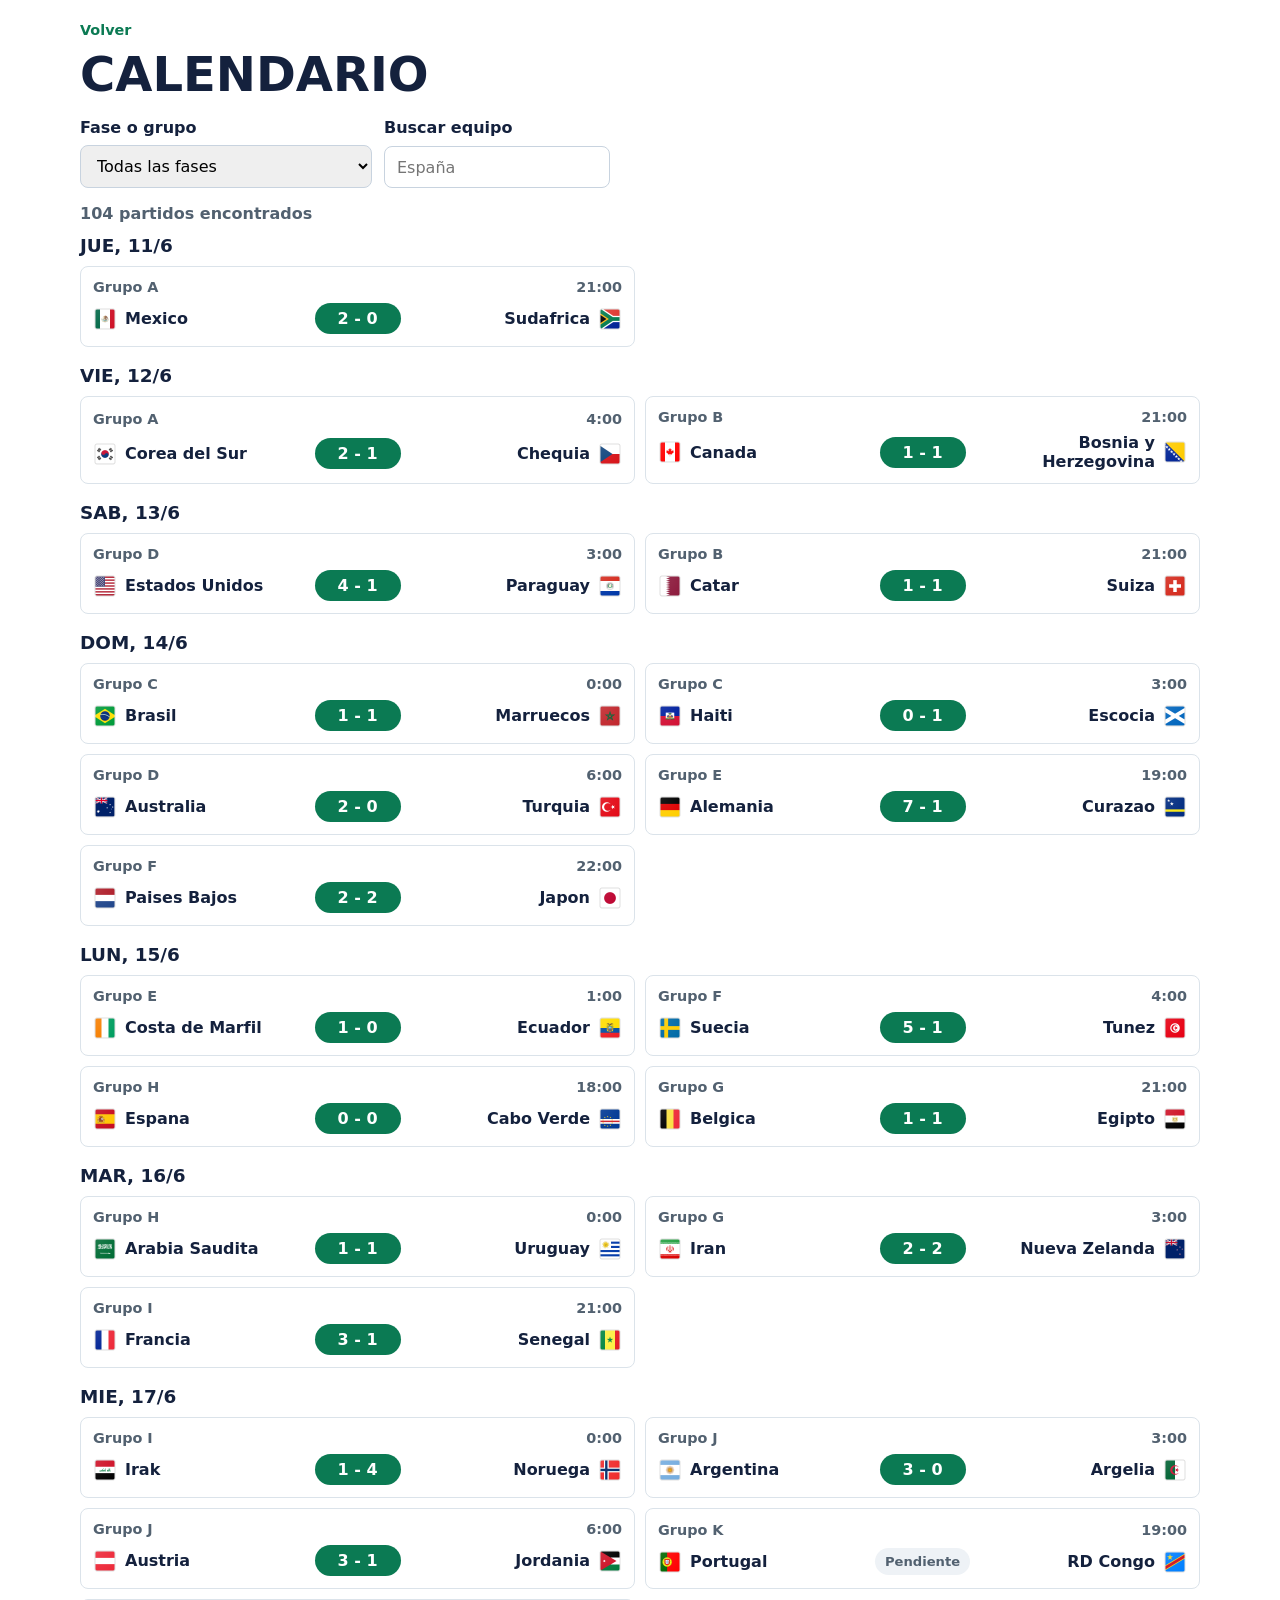
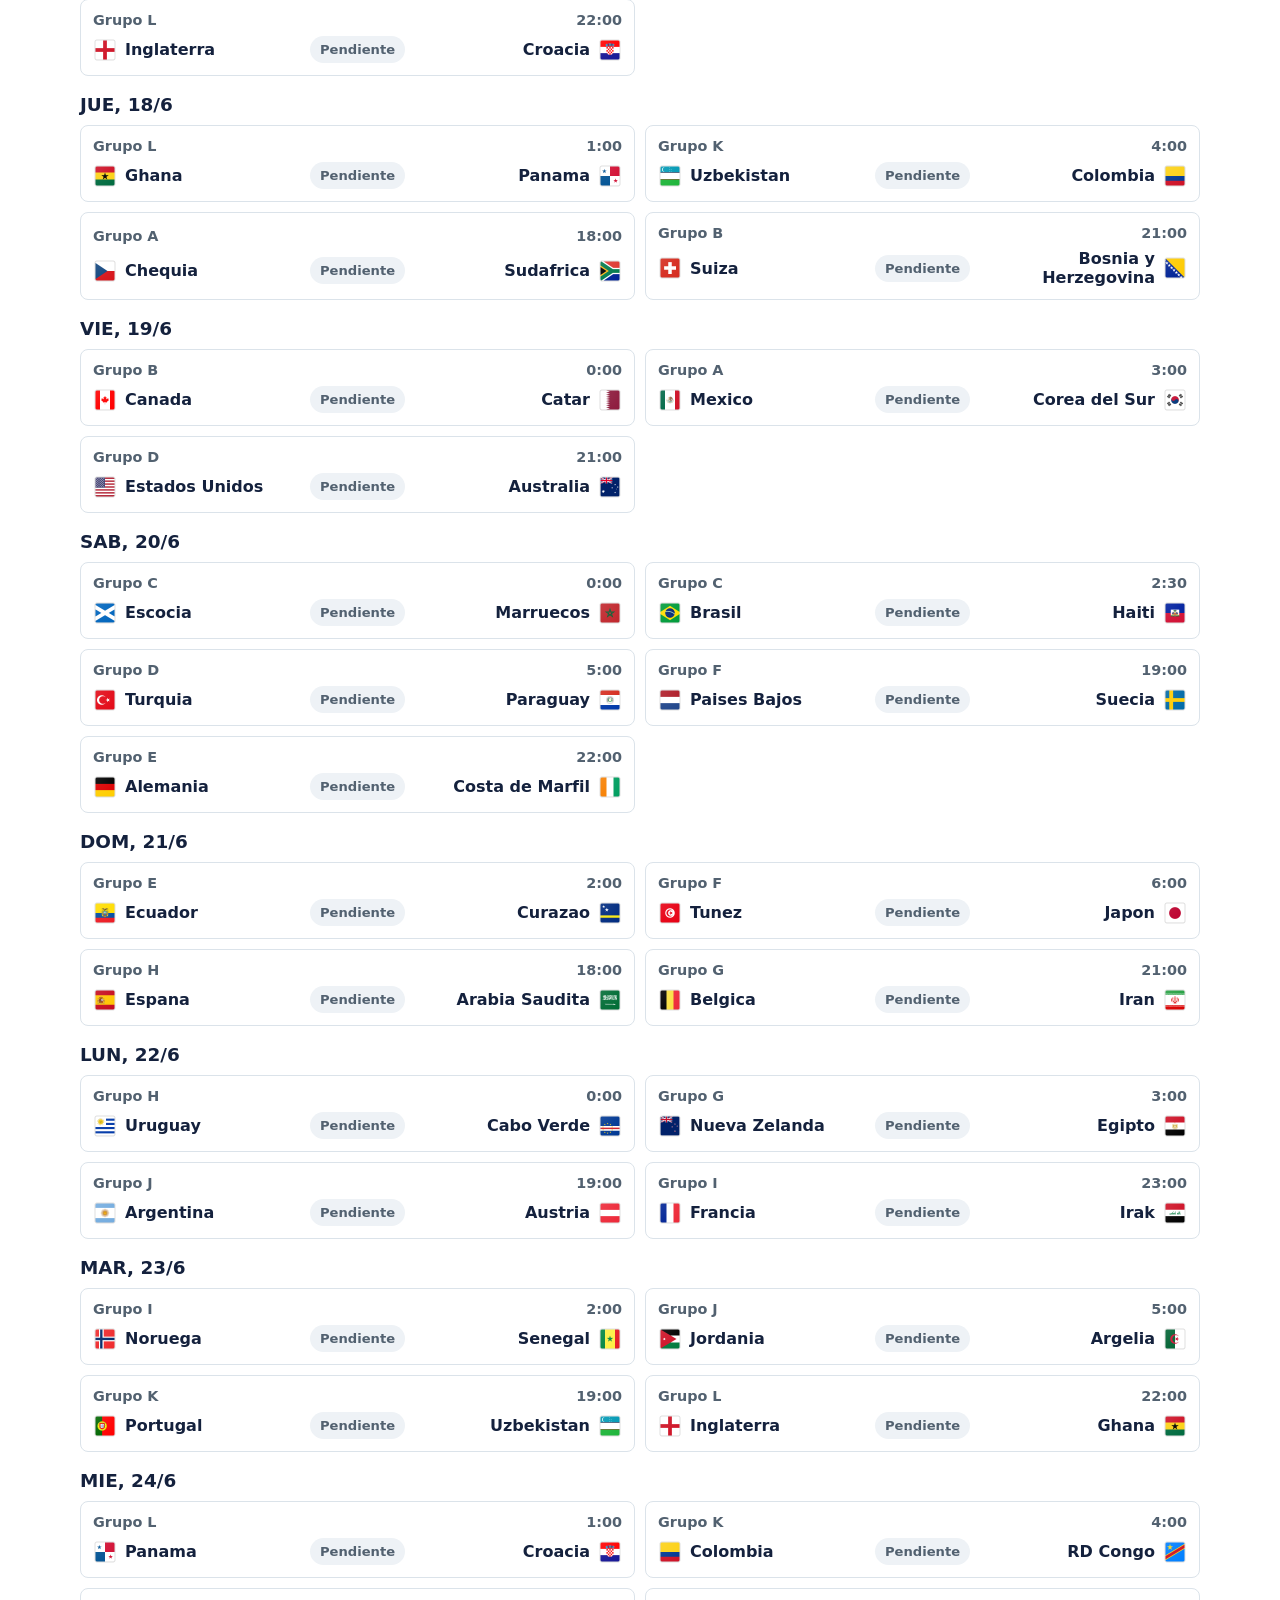
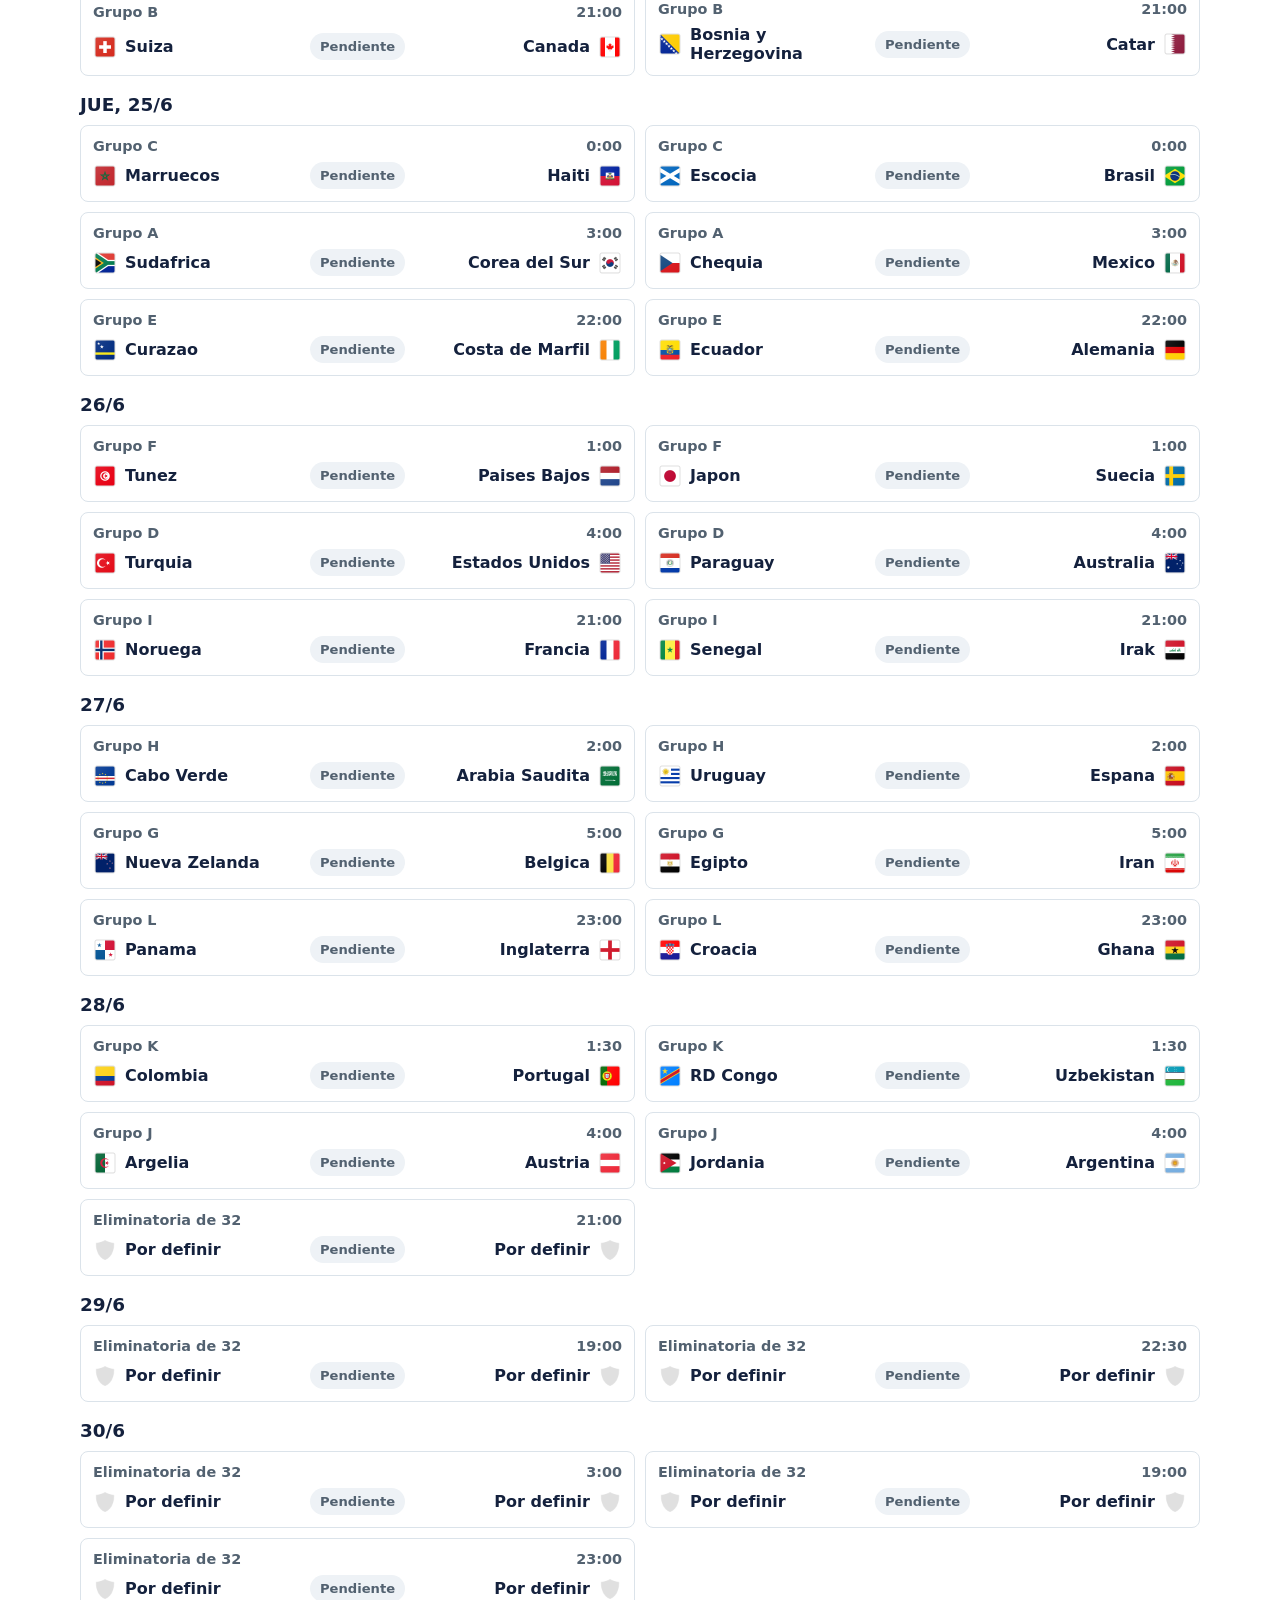
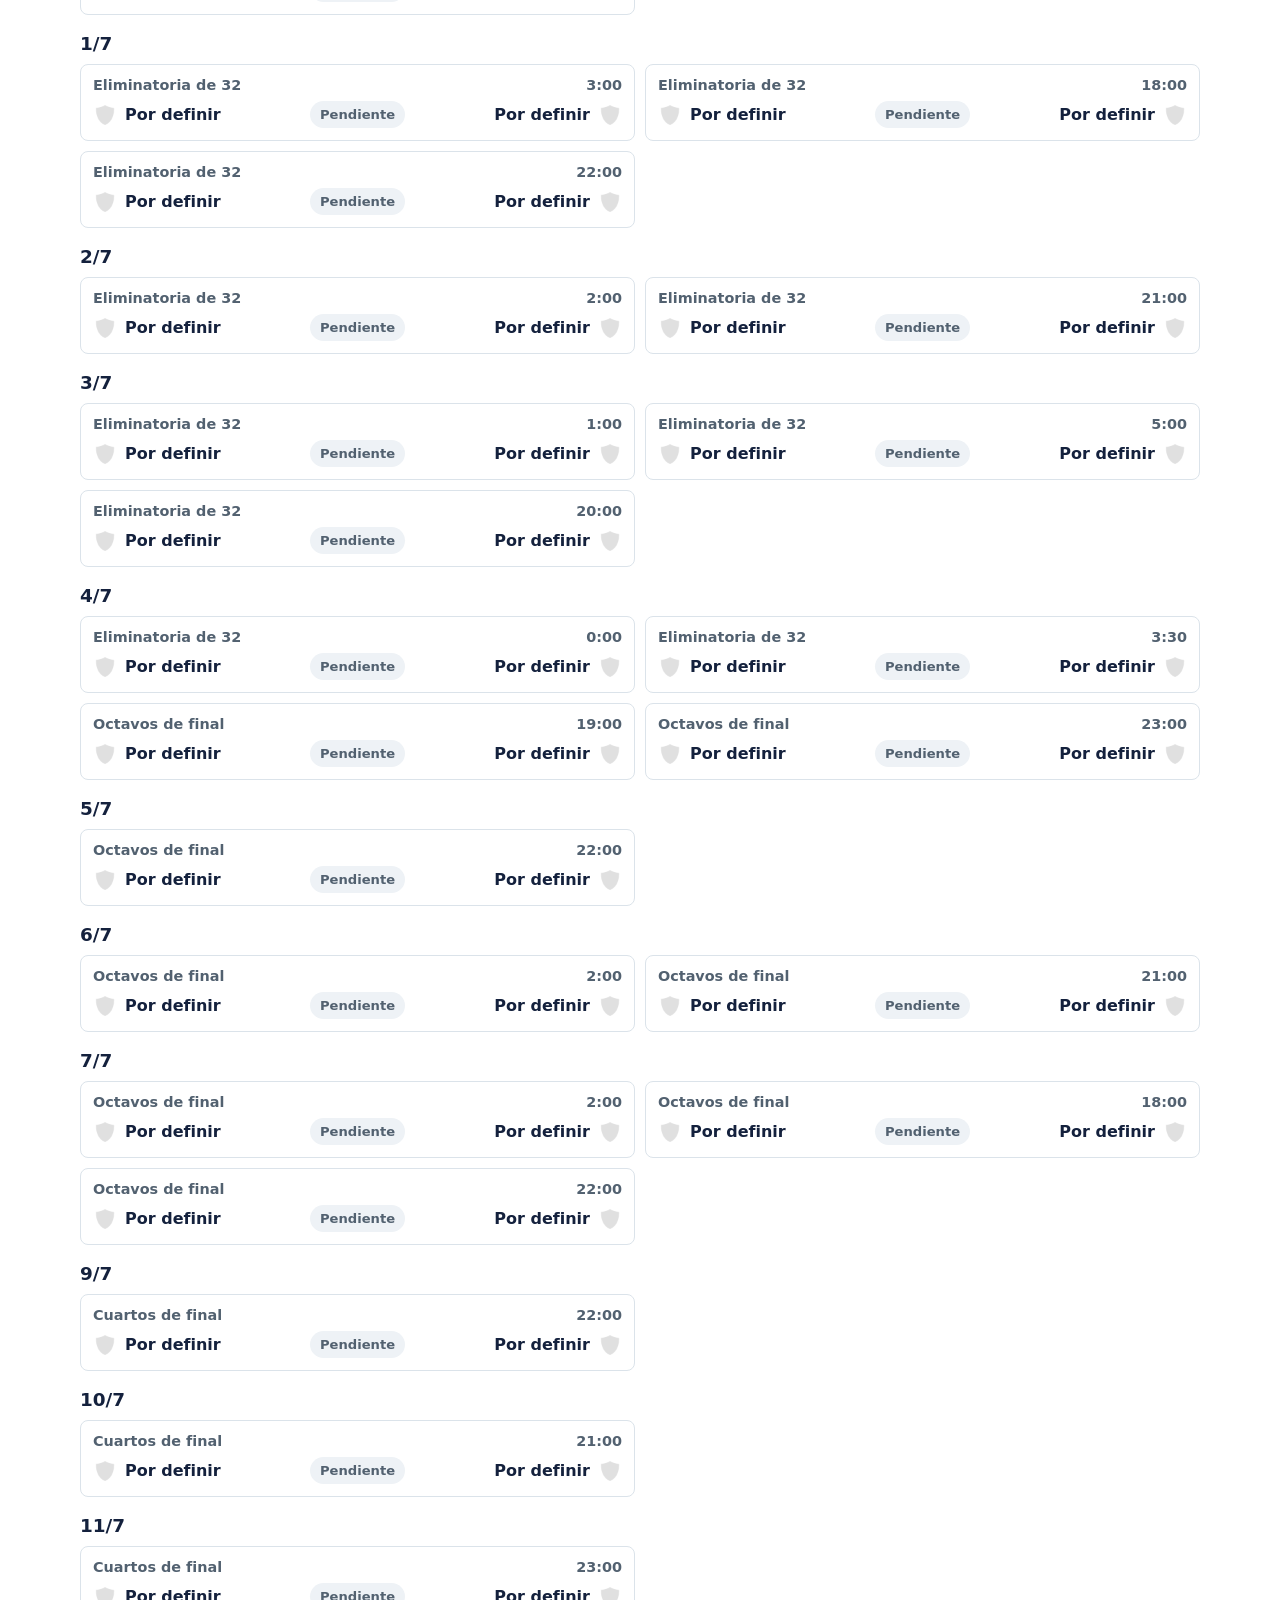
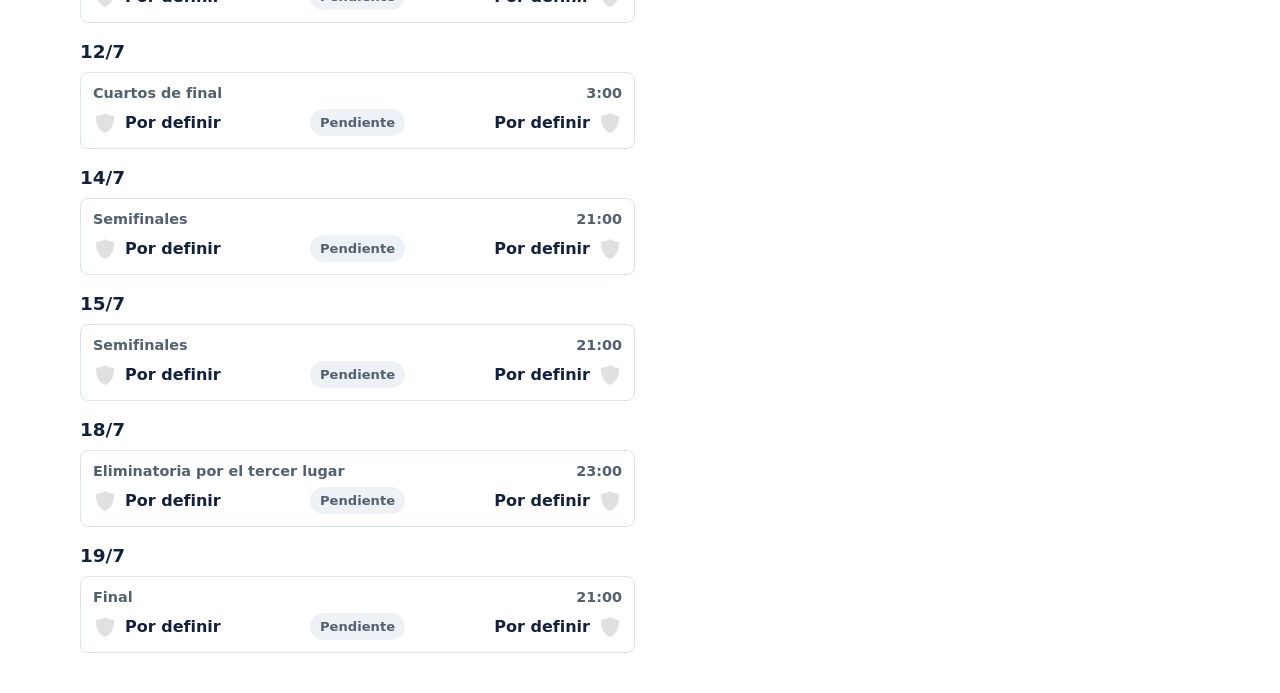
==== calendario.html @ 0399e866 "Cambios 1" ====
<!doctype html>
<html lang="es">
  <head>
    <meta charset="UTF-8" />
    <meta name="viewport" content="width=device-width, initial-scale=1.0" />
    <title>Calendario de partidos</title>
    <link rel="stylesheet" href="porra.css" />
  </head>

  <body>
    <main class="porra-page">
      <header class="page-header">
        <a href="index.html">Volver</a>
        <h1>Calendario</h1>
      </header>

      <section class="calendar-tools" aria-label="Filtros del calendario">
        <div class="field">
          <label for="group-filter">Fase o grupo</label>
          <select id="group-filter">
            <option value="">Todas las fases</option>
          </select>
        </div>

        <div class="field">
          <label for="team-filter">Buscar equipo</label>
          <input id="team-filter" type="text" placeholder="Espa&ntilde;a" />
        </div>
      </section>

      <div class="calendar-summary" id="calendar-summary"></div>
      <div class="calendar-list" id="calendar-list"></div>
    </main>

    <script>
      const matches = [
        {
          date: "Jue, 11/6",
          group: "Grupo A",
          time: "21:00",
          home: "Mexico",
          away: "Sudafrica",
          homeGoals: 2,
          awayGoals: 0
        },
        {
          date: "Vie, 12/6",
          group: "Grupo A",
          time: "4:00",
          home: "Corea del Sur",
          away: "Chequia",
          homeGoals: 2,
          awayGoals: 1
        },
        {
          date: "Vie, 12/6",
          group: "Grupo B",
          time: "21:00",
          home: "Canada",
          away: "Bosnia y Herzegovina",
          homeGoals: 1,
          awayGoals: 1
        },
        {
          date: "Sab, 13/6",
          group: "Grupo D",
          time: "3:00",
          home: "Estados Unidos",
          away: "Paraguay",
          homeGoals: 4,
          awayGoals: 1
        },
        {
          date: "Sab, 13/6",
          group: "Grupo B",
          time: "21:00",
          home: "Catar",
          away: "Suiza",
          homeGoals: 1,
          awayGoals: 1
        },
        {
          date: "Dom, 14/6",
          group: "Grupo C",
          time: "0:00",
          home: "Brasil",
          away: "Marruecos",
          homeGoals: 1,
          awayGoals: 1
        },
        {
          date: "Dom, 14/6",
          group: "Grupo C",
          time: "3:00",
          home: "Haiti",
          away: "Escocia",
          homeGoals: 0,
          awayGoals: 1
        },
        {
          date: "Dom, 14/6",
          group: "Grupo D",
          time: "6:00",
          home: "Australia",
          away: "Turquia",
          homeGoals: 2,
          awayGoals: 0,
        },
        {
          date: "Dom, 14/6",
          group: "Grupo E",
          time: "19:00",
          home: "Alemania",
          away: "Curazao",
          homeGoals: 7,
          awayGoals: 1,
        },
        {
          date: "Dom, 14/6",
          group: "Grupo F",
          time: "22:00",
          home: "Paises Bajos",
          away: "Japon",
          homeGoals: 2,
          awayGoals: 2,
        },
        {
          date: "Lun, 15/6",
          group: "Grupo E",
          time: "1:00",
          home: "Costa de Marfil",
          away: "Ecuador",
          homeGoals: 1,
          awayGoals: 0,
        },
        {
          date: "Lun, 15/6",
          group: "Grupo F",
          time: "4:00",
          home: "Suecia",
          away: "Tunez",
          homeGoals: 5,
          awayGoals: 1,
        },
        {
          date: "Lun, 15/6",
          group: "Grupo H",
          time: "18:00",
          home: "Espana",
          away: "Cabo Verde",
          homeGoals: 0,
          awayGoals: 0,
        },
        {
          date: "Lun, 15/6",
          group: "Grupo G",
          time: "21:00",
          home: "Belgica",
          away: "Egipto",
          homeGoals: 1,
          awayGoals: 1,
        },
        {
          date: "Mar, 16/6",
          group: "Grupo H",
          time: "0:00",
          home: "Arabia Saudita",
          away: "Uruguay",
          homeGoals: 1,
          awayGoals: 1,
        },
        {
          date: "Mar, 16/6",
          group: "Grupo G",
          time: "3:00",
          home: "Iran",
          away: "Nueva Zelanda",
          homeGoals: 2,
          awayGoals: 2,
        },
        {
          date: "Mar, 16/6",
          group: "Grupo I",
          time: "21:00",
          home: "Francia",
          away: "Senegal",
          homeGoals: 3,
          awayGoals: 1,
        },
        {
          date: "Mie, 17/6",
          group: "Grupo I",
          time: "0:00",
          home: "Irak",
          away: "Noruega",
          homeGoals: 1,
          awayGoals: 4,
        },
        {
          date: "Mie, 17/6",
          group: "Grupo J",
          time: "3:00",
          home: "Argentina",
          away: "Argelia",
          homeGoals: 3,
          awayGoals: 0,
        },
        {
          date: "Mie, 17/6",
          group: "Grupo J",
          time: "6:00",
          home: "Austria",
          away: "Jordania",
          homeGoals: 3,
          awayGoals: 1,
        },
        {
          date: "Mie, 17/6",
          group: "Grupo K",
          time: "19:00",
          home: "Portugal",
          away: "RD Congo",
        },
        {
          date: "Mie, 17/6",
          group: "Grupo L",
          time: "22:00",
          home: "Inglaterra",
          away: "Croacia",
        },
        {
          date: "Jue, 18/6",
          group: "Grupo L",
          time: "1:00",
          home: "Ghana",
          away: "Panama",
        },
        {
          date: "Jue, 18/6",
          group: "Grupo K",
          time: "4:00",
          home: "Uzbekistan",
          away: "Colombia",
        },
        {
          date: "Jue, 18/6",
          group: "Grupo A",
          time: "18:00",
          home: "Chequia",
          away: "Sudafrica",
        },
        {
          date: "Jue, 18/6",
          group: "Grupo B",
          time: "21:00",
          home: "Suiza",
          away: "Bosnia y Herzegovina",
        },
        {
          date: "Vie, 19/6",
          group: "Grupo B",
          time: "0:00",
          home: "Canada",
          away: "Catar",
        },
        {
          date: "Vie, 19/6",
          group: "Grupo A",
          time: "3:00",
          home: "Mexico",
          away: "Corea del Sur",
        },
        {
          date: "Vie, 19/6",
          group: "Grupo D",
          time: "21:00",
          home: "Estados Unidos",
          away: "Australia",
        },
        {
          date: "Sab, 20/6",
          group: "Grupo C",
          time: "0:00",
          home: "Escocia",
          away: "Marruecos",
        },
        {
          date: "Sab, 20/6",
          group: "Grupo C",
          time: "2:30",
          home: "Brasil",
          away: "Haiti",
        },
        {
          date: "Sab, 20/6",
          group: "Grupo D",
          time: "5:00",
          home: "Turquia",
          away: "Paraguay",
        },
        {
          date: "Sab, 20/6",
          group: "Grupo F",
          time: "19:00",
          home: "Paises Bajos",
          away: "Suecia",
        },
        {
          date: "Sab, 20/6",
          group: "Grupo E",
          time: "22:00",
          home: "Alemania",
          away: "Costa de Marfil",
        },
        {
          date: "Dom, 21/6",
          group: "Grupo E",
          time: "2:00",
          home: "Ecuador",
          away: "Curazao",
        },
        {
          date: "Dom, 21/6",
          group: "Grupo F",
          time: "6:00",
          home: "Tunez",
          away: "Japon",
        },
        {
          date: "Dom, 21/6",
          group: "Grupo H",
          time: "18:00",
          home: "Espana",
          away: "Arabia Saudita",
        },
        {
          date: "Dom, 21/6",
          group: "Grupo G",
          time: "21:00",
          home: "Belgica",
          away: "Iran",
        },
        {
          date: "Lun, 22/6",
          group: "Grupo H",
          time: "0:00",
          home: "Uruguay",
          away: "Cabo Verde",
        },
        {
          date: "Lun, 22/6",
          group: "Grupo G",
          time: "3:00",
          home: "Nueva Zelanda",
          away: "Egipto",
        },
        {
          date: "Lun, 22/6",
          group: "Grupo J",
          time: "19:00",
          home: "Argentina",
          away: "Austria",
        },
        {
          date: "Lun, 22/6",
          group: "Grupo I",
          time: "23:00",
          home: "Francia",
          away: "Irak",
        },
        {
          date: "Mar, 23/6",
          group: "Grupo I",
          time: "2:00",
          home: "Noruega",
          away: "Senegal",
        },
        {
          date: "Mar, 23/6",
          group: "Grupo J",
          time: "5:00",
          home: "Jordania",
          away: "Argelia",
        },
        {
          date: "Mar, 23/6",
          group: "Grupo K",
          time: "19:00",
          home: "Portugal",
          away: "Uzbekistan",
        },
        {
          date: "Mar, 23/6",
          group: "Grupo L",
          time: "22:00",
          home: "Inglaterra",
          away: "Ghana",
        },
        {
          date: "Mie, 24/6",
          group: "Grupo L",
          time: "1:00",
          home: "Panama",
          away: "Croacia",
        },
        {
          date: "Mie, 24/6",
          group: "Grupo K",
          time: "4:00",
          home: "Colombia",
          away: "RD Congo",
        },
        {
          date: "Mie, 24/6",
          group: "Grupo B",
          time: "21:00",
          home: "Suiza",
          away: "Canada",
        },
        {
          date: "Mie, 24/6",
          group: "Grupo B",
          time: "21:00",
          home: "Bosnia y Herzegovina",
          away: "Catar",
        },
        {
          date: "Jue, 25/6",
          group: "Grupo C",
          time: "0:00",
          home: "Marruecos",
          away: "Haiti",
        },
        {
          date: "Jue, 25/6",
          group: "Grupo C",
          time: "0:00",
          home: "Escocia",
          away: "Brasil",
        },
        {
          date: "Jue, 25/6",
          group: "Grupo A",
          time: "3:00",
          home: "Sudafrica",
          away: "Corea del Sur",
        },
        {
          date: "Jue, 25/6",
          group: "Grupo A",
          time: "3:00",
          home: "Chequia",
          away: "Mexico",
        },
        {
          date: "Jue, 25/6",
          group: "Grupo E",
          time: "22:00",
          home: "Curazao",
          away: "Costa de Marfil",
        },
        {
          date: "Jue, 25/6",
          group: "Grupo E",
          time: "22:00",
          home: "Ecuador",
          away: "Alemania",
        },
        {
          date: "26/6",
          group: "Grupo F",
          time: "1:00",
          home: "Tunez",
          away: "Paises Bajos",
        },
        {
          date: "26/6",
          group: "Grupo F",
          time: "1:00",
          home: "Japon",
          away: "Suecia",
        },
        {
          date: "26/6",
          group: "Grupo D",
          time: "4:00",
          home: "Turquia",
          away: "Estados Unidos",
        },
        {
          date: "26/6",
          group: "Grupo D",
          time: "4:00",
          home: "Paraguay",
          away: "Australia",
        },
        {
          date: "26/6",
          group: "Grupo I",
          time: "21:00",
          home: "Noruega",
          away: "Francia",
        },
        {
          date: "26/6",
          group: "Grupo I",
          time: "21:00",
          home: "Senegal",
          away: "Irak",
        },
        {
          date: "27/6",
          group: "Grupo H",
          time: "2:00",
          home: "Cabo Verde",
          away: "Arabia Saudita",
        },
        {
          date: "27/6",
          group: "Grupo H",
          time: "2:00",
          home: "Uruguay",
          away: "Espana",
        },
        {
          date: "27/6",
          group: "Grupo G",
          time: "5:00",
          home: "Nueva Zelanda",
          away: "Belgica",
        },
        {
          date: "27/6",
          group: "Grupo G",
          time: "5:00",
          home: "Egipto",
          away: "Iran",
        },
        {
          date: "27/6",
          group: "Grupo L",
          time: "23:00",
          home: "Panama",
          away: "Inglaterra",
        },
        {
          date: "27/6",
          group: "Grupo L",
          time: "23:00",
          home: "Croacia",
          away: "Ghana",
        },
        {
          date: "28/6",
          group: "Grupo K",
          time: "1:30",
          home: "Colombia",
          away: "Portugal",
        },
        {
          date: "28/6",
          group: "Grupo K",
          time: "1:30",
          home: "RD Congo",
          away: "Uzbekistan",
        },
        {
          date: "28/6",
          group: "Grupo J",
          time: "4:00",
          home: "Argelia",
          away: "Austria",
        },
        {
          date: "28/6",
          group: "Grupo J",
          time: "4:00",
          home: "Jordania",
          away: "Argentina",
        },
        {
          date: "28/6",
          group: "Eliminatoria de 32",
          time: "21:00",
          home: "Por definir",
          away: "Por definir",
        },
        {
          date: "29/6",
          group: "Eliminatoria de 32",
          time: "19:00",
          home: "Por definir",
          away: "Por definir",
        },
        {
          date: "29/6",
          group: "Eliminatoria de 32",
          time: "22:30",
          home: "Por definir",
          away: "Por definir",
        },
        {
          date: "30/6",
          group: "Eliminatoria de 32",
          time: "3:00",
          home: "Por definir",
          away: "Por definir",
        },
        {
          date: "30/6",
          group: "Eliminatoria de 32",
          time: "19:00",
          home: "Por definir",
          away: "Por definir",
        },
        {
          date: "30/6",
          group: "Eliminatoria de 32",
          time: "23:00",
          home: "Por definir",
          away: "Por definir",
        },
        {
          date: "1/7",
          group: "Eliminatoria de 32",
          time: "3:00",
          home: "Por definir",
          away: "Por definir",
        },
        {
          date: "1/7",
          group: "Eliminatoria de 32",
          time: "18:00",
          home: "Por definir",
          away: "Por definir",
        },
        {
          date: "1/7",
          group: "Eliminatoria de 32",
          time: "22:00",
          home: "Por definir",
          away: "Por definir",
        },
        {
          date: "2/7",
          group: "Eliminatoria de 32",
          time: "2:00",
          home: "Por definir",
          away: "Por definir",
        },
        {
          date: "2/7",
          group: "Eliminatoria de 32",
          time: "21:00",
          home: "Por definir",
          away: "Por definir",
        },
        {
          date: "3/7",
          group: "Eliminatoria de 32",
          time: "1:00",
          home: "Por definir",
          away: "Por definir",
        },
        {
          date: "3/7",
          group: "Eliminatoria de 32",
          time: "5:00",
          home: "Por definir",
          away: "Por definir",
        },
        {
          date: "3/7",
          group: "Eliminatoria de 32",
          time: "20:00",
          home: "Por definir",
          away: "Por definir",
        },
        {
          date: "4/7",
          group: "Eliminatoria de 32",
          time: "0:00",
          home: "Por definir",
          away: "Por definir",
        },
        {
          date: "4/7",
          group: "Eliminatoria de 32",
          time: "3:30",
          home: "Por definir",
          away: "Por definir",
        },
        {
          date: "4/7",
          group: "Octavos de final",
          time: "19:00",
          home: "Por definir",
          away: "Por definir",
        },
        {
          date: "4/7",
          group: "Octavos de final",
          time: "23:00",
          home: "Por definir",
          away: "Por definir",
        },
        {
          date: "5/7",
          group: "Octavos de final",
          time: "22:00",
          home: "Por definir",
          away: "Por definir",
        },
        {
          date: "6/7",
          group: "Octavos de final",
          time: "2:00",
          home: "Por definir",
          away: "Por definir",
        },
        {
          date: "6/7",
          group: "Octavos de final",
          time: "21:00",
          home: "Por definir",
          away: "Por definir",
        },
        {
          date: "7/7",
          group: "Octavos de final",
          time: "2:00",
          home: "Por definir",
          away: "Por definir",
        },
        {
          date: "7/7",
          group: "Octavos de final",
          time: "18:00",
          home: "Por definir",
          away: "Por definir",
        },
        {
          date: "7/7",
          group: "Octavos de final",
          time: "22:00",
          home: "Por definir",
          away: "Por definir",
        },
        {
          date: "9/7",
          group: "Cuartos de final",
          time: "22:00",
          home: "Por definir",
          away: "Por definir",
        },
        {
          date: "10/7",
          group: "Cuartos de final",
          time: "21:00",
          home: "Por definir",
          away: "Por definir",
        },
        {
          date: "11/7",
          group: "Cuartos de final",
          time: "23:00",
          home: "Por definir",
          away: "Por definir",
        },
        {
          date: "12/7",
          group: "Cuartos de final",
          time: "3:00",
          home: "Por definir",
          away: "Por definir",
        },
        {
          date: "14/7",
          group: "Semifinales",
          time: "21:00",
          home: "Por definir",
          away: "Por definir",
        },
        {
          date: "15/7",
          group: "Semifinales",
          time: "21:00",
          home: "Por definir",
          away: "Por definir",
        },
        {
          date: "18/7",
          group: "Eliminatoria por el tercer lugar",
          time: "23:00",
          home: "Por definir",
          away: "Por definir",
        },
        {
          date: "19/7",
          group: "Final",
          time: "21:00",
          home: "Por definir",
          away: "Por definir",
        },
      ];

      const groupFilter = document.getElementById("group-filter");
      const teamFilter = document.getElementById("team-filter");
      const list = document.getElementById("calendar-list");
      const summary = document.getElementById("calendar-summary");
      const flags = {
        Alemania: "Alemania_48x48.png",
        "Arabia Saudita": "Arabia_Saudita_48x48.png",
        Argelia: "Argelia_48x48.png",
        Argentina: "Argentina_48x48.png",
        Australia: "Australia_48x48.png",
        Austria: "Austria_48x48.png",
        Belgica: "Belgica_48x48.png",
        "Bosnia y Herzegovina": "Bosnia_Herzegovina_48x48.png",
        Brasil: "Brasil_48x48.png",
        "Cabo Verde": "Cabo_Verde_48x48.png",
        Canada: "Canada_48x48.png",
        Catar: "Catar_48x48.png",
        Chequia: "Chequia_48x48.png",
        Colombia: "Colombia_48x48.png",
        "Corea del Sur": "Corea_Sur_48x48.png",
        "Costa de Marfil": "Costa_Marfil_48x48.png",
        Croacia: "Croacia_48x48.png",
        Curazao: "Curazao_48x48.png",
        Ecuador: "Ecuador_48x48.png",
        Egipto: "Egipto_48x48.png",
        Escocia: "Escocia_48x48.png",
        Espana: "España_48x48.png",
        "Estados Unidos": "Estados_Unidos_48x48.png",
        Francia: "Francia_48x48.png",
        Ghana: "Ghana_48x48.png",
        Haiti: "Haití_48x48.png",
        Inglaterra: "Inglaterra_48x48.png",
        Irak: "Irak_48x48.png",
        Iran: "Iran_48x48.png",
        Japon: "Japon_48x48.png",
        Jordania: "Jordania_48x48.png",
        Marruecos: "Marruecos_48x48.png",
        Mexico: "Mexico_48x48.png",
        Noruega: "Noruega_48x48.png",
        "Nueva Zelanda": "Nueva_Zelanda_48x48.png",
        "Paises Bajos": "Paises_Bajos_48x48.png",
        Panama: "Panama_48x48.png",
        Paraguay: "Paraguay_48x48.png",
        Portugal: "Portugal_48x48.png",
        "RD Congo": "RD_Congo_48x48.png",
        Senegal: "Senegal_48x48.png",
        Sudafrica: "Sudafrica_48x48.png",
        Suecia: "Suecia_48x48.png",
        Suiza: "Suiza_48x48.png",
        Tunez: "Tunez_48x48.png",
        Turquia: "Turquia_48x48.png",
        Uruguay: "Uruguay_48x48.png",
        Uzbekistan: "Uzbekistan_48x48.png",
        "Por definir": "None_48x48.png",
      };

      function normalize(text) {
        return text
          .toLowerCase()
          .normalize("NFD")
          .replace(/[\u0300-\u036f]/g, "");
      }

      function getScore(match) {
        if (match.homeGoals === undefined || match.awayGoals === undefined) {
          return '<span class="match-status">Pendiente</span>';
        }

        return `<strong class="match-score">${match.homeGoals} - ${match.awayGoals}</strong>`;
      }

      function getTeam(team, side) {
        const flag = flags[team];
        const flagImage = flag
          ? `<img class="match-flag" src="images/${flag}" alt="" />`
          : "";

        return `
          <span class="match-team match-team-${side}">
            ${side === "home" ? flagImage : ""}
            <span>${team}</span>
            ${side === "away" ? flagImage : ""}
          </span>
        `;
      }

      function render() {
        const selectedGroup = groupFilter.value;
        const search = normalize(teamFilter.value.trim());
        const filteredMatches = matches.filter((match) => {
          const sameGroup = !selectedGroup || match.group === selectedGroup;
          const teams = normalize(`${match.home} ${match.away}`);
          return sameGroup && (!search || teams.includes(search));
        });

        summary.textContent = `${filteredMatches.length} partidos encontrados`;
        list.innerHTML = "";

        if (filteredMatches.length === 0) {
          list.innerHTML = "<p>No hay partidos con esos filtros.</p>";
          return;
        }

        const groupedByDate = filteredMatches.reduce((dates, match) => {
          if (!dates.has(match.date)) {
            dates.set(match.date, []);
          }

          dates.get(match.date).push(match);
          return dates;
        }, new Map());

        groupedByDate.forEach((dateMatches, date) => {
          const section = document.createElement("section");
          section.className = "calendar-day";
          section.innerHTML = `<h2>${date}</h2>`;

          dateMatches.forEach((match) => {
            section.insertAdjacentHTML(
              "beforeend",
              `
                <article class="match-card">
                  <div class="match-meta">
                    <span>${match.group}</span>
                    <span>${match.time}</span>
                  </div>
                  <div class="match-teams">
                    ${getTeam(match.home, "home")}
                    ${getScore(match)}
                    ${getTeam(match.away, "away")}
                  </div>
                </article>
              `,
            );
          });

          list.append(section);
        });
      }

      [...new Set(matches.map((match) => match.group))].forEach((group) => {
        const option = document.createElement("option");
        option.value = group;
        option.textContent = group;
        groupFilter.append(option);
      });

      groupFilter.addEventListener("change", render);
      teamFilter.addEventListener("input", render);

      render();
    </script>
  </body>
</html>
---- porra.css ----
* {
  box-sizing: border-box;
}

body {
  min-height: 100vh;
  margin: 0;
  font-family:
    Inter, system-ui, -apple-system, BlinkMacSystemFont, "Segoe UI", sans-serif;
  color: #14213d;
  background: #ffffff;
}

.porra-page {
  width: min(96vw, 1120px);
  margin: 0 auto;
  padding: 20px 0 40px;
}

.page-header {
  margin-bottom: 20px;
}

.page-header a {
  display: inline-block;
  margin-bottom: 12px;
  color: #0b7a53;
  font-weight: 800;
  font-size: 0.9rem;
  text-decoration: none;
}

h1 {
  margin: 0;
  font-size: clamp(1.8rem, 5vw, 3rem);
  line-height: 1;
  text-transform: uppercase;
}

form {
  display: grid;
  gap: 18px;
}

.field {
  display: grid;
  gap: 8px;
}

.field label,
.group h2 {
  font-weight: 800;
}

.field label {
  font-size: 1rem;
}

input[type="text"],
input[type="number"],
input[type="date"],
select {
  width: min(100%, 320px);
  min-height: 38px;
  padding: 10px 12px;
  border: 1px solid #c8d3df;
  border-radius: 8px;
  font: inherit;
}

.calendar-tools {
  display: flex;
  flex-wrap: wrap;
  gap: 12px;
  margin-bottom: 16px;
}

.calendar-summary {
  margin-bottom: 12px;
  color: #526170;
  font-weight: 800;
}

.calendar-list {
  display: grid;
  gap: 18px;
}

.calendar-day {
  display: grid;
  grid-template-columns: repeat(2, minmax(0, 1fr));
  gap: 10px;
}

.calendar-day h2 {
  grid-column: 1 / -1;
  margin: 0;
  font-size: 1.15rem;
  text-transform: uppercase;
}

.match-card {
  display: grid;
  gap: 8px;
  padding: 12px;
  border: 1px solid #dbe3ea;
  border-radius: 8px;
}

.match-meta,
.match-teams {
  display: grid;
  align-items: center;
  gap: 10px;
}

.match-meta {
  grid-template-columns: 1fr auto;
  color: #526170;
  font-size: 0.9rem;
  font-weight: 800;
}

.match-teams {
  grid-template-columns: minmax(0, 1fr) auto minmax(0, 1fr);
  font-size: 1rem;
  font-weight: 800;
}

.match-team {
  display: flex;
  align-items: center;
  gap: 8px;
  min-width: 0;
}

.match-team-away {
  justify-content: flex-end;
  text-align: right;
}

.match-team span {
  min-width: 0;
}

.match-flag {
  flex: 0 0 auto;
  width: 24px;
  height: 24px;
  object-fit: contain;
}

.match-status,
.match-score {
  min-width: 86px;
  padding: 6px 10px;
  border-radius: 999px;
  text-align: center;
}

.match-status {
  color: #526170;
  background: #eef2f6;
  font-size: 0.82rem;
}

.match-score {
  color: #ffffff;
  background: #0b7a53;
}

#porras-listado {
  display: grid;
  gap: 10px;
}

.porra-card {
  border: 1px solid #dbe3ea;
  border-radius: 8px;
  background: #ffffff;
  overflow: hidden;
}

.porra-card[open] {
  border-color: #0b7a53;
}

.porra-summary {
  display: grid;
  grid-template-columns: minmax(0, 1fr) auto 28px;
  align-items: center;
  gap: 14px;
  min-height: 64px;
  padding: 12px 14px;
  cursor: pointer;
  list-style: none;
}

.porra-summary::-webkit-details-marker {
  display: none;
}

.porra-user {
  min-width: 0;
  overflow: hidden;
  font-weight: 800;
  text-overflow: ellipsis;
  white-space: nowrap;
}

.podium-flags {
  display: flex;
  flex-wrap: wrap;
  justify-content: flex-end;
  gap: 8px;
}

.podium-chip {
  display: inline-flex;
  align-items: center;
  gap: 6px;
  min-height: 36px;
  padding: 5px 8px;
  border: 1px solid #dbe3ea;
  border-radius: 999px;
  color: #526170;
  font-size: 0.85rem;
  font-weight: 800;
}

.podium-chip img {
  width: 24px;
  height: 24px;
  object-fit: contain;
}

.porra-arrow {
  display: inline-grid;
  width: 28px;
  height: 28px;
  place-items: center;
  border-radius: 50%;
  background: #e9f5ef;
  transition: transform 160ms ease;
}

.porra-arrow img {
  width: 14px;
  height: 14px;
  object-fit: contain;
}

.porra-card[open] .porra-arrow {
  transform: rotate(180deg);
}

.porra-details {
  display: grid;
  gap: 18px;
  padding: 0 14px 16px;
}

.porra-details h2 {
  margin: 0 0 10px;
  font-size: 1rem;
  text-transform: uppercase;
}

.prediction-grid {
  display: grid;
  grid-template-columns: repeat(3, minmax(0, 1fr));
  gap: 10px;
}

.prediction-group,
.final-prediction p {
  margin: 0;
  padding: 10px;
  border: 1px solid #eef2f6;
  border-radius: 8px;
  background: #f8fafc;
}

.prediction-group {
  display: grid;
  gap: 4px;
}

.prediction-group span,
.final-prediction {
  color: #526170;
}

.final-prediction {
  display: grid;
  grid-template-columns: repeat(4, minmax(0, 1fr));
  gap: 10px;
}

.groups-grid {
  display: grid;
  grid-template-columns: repeat(4, minmax(0, 1fr));
  gap: 12px;
}

.group {
  padding: 12px;
  border: 1px solid #dbe3ea;
  border-radius: 8px;
  background: #ffffff;
}

.group-complete {
  border-color: #0b7a53;
}

.group-error {
  border-color: #d97706;
}

.group h2 {
  margin: 0 0 8px;
  font-size: 1rem;
}

.final-picks {
  padding-top: 4px;
}

.final-picks h2 {
  margin: 0 0 10px;
  font-size: 1.1rem;
  font-weight: 800;
}

.final-grid {
  display: grid;
  grid-template-columns: repeat(4, minmax(0, 1fr));
  gap: 12px;
}

.team-option {
  display: grid;
  grid-template-columns: 16px 24px 1fr;
  align-items: center;
  gap: 8px;
  min-height: 34px;
  padding: 5px 0;
  border-top: 1px solid #eef2f6;
  font-size: 0.9rem;
  font-weight: 700;
  cursor: pointer;
}

.team-option:first-of-type {
  border-top: 0;
}

.team-option input {
  width: 15px;
  height: 15px;
  accent-color: #0b7a53;
  cursor: pointer;
}

.team-option input:disabled + .flag,
.team-option input:disabled + .flag + span {
  opacity: 0.45;
}

.flag {
  width: 24px;
  height: 24px;
  object-fit: contain;
}

.flag-placeholder {
  display: block;
  border: 1px dashed #c8d3df;
  border-radius: 50%;
  background: #f6f8fa;
}

button {
  width: fit-content;
  min-height: 40px;
  padding: 0 18px;
  border: 0;
  border-radius: 999px;
  color: white;
  background: #0b7a53;
  font: inherit;
  font-weight: 800;
  cursor: pointer;
}

button:hover {
  background: #096744;
}

#mensaje {
  min-height: 24px;
  color: #0b7a53;
  font-weight: 800;
}

@media (max-width: 900px) {
  .groups-grid,
  .final-grid {
    grid-template-columns: repeat(2, minmax(0, 1fr));
  }

  .calendar-day {
    grid-template-columns: 1fr;
  }

  .match-teams {
    grid-template-columns: 1fr;
  }

  .match-team,
  .match-team-away {
    justify-content: center;
    text-align: center;
  }

  .prediction-grid,
  .final-prediction {
    grid-template-columns: repeat(2, minmax(0, 1fr));
  }
}

@media (max-width: 520px) {
  .groups-grid,
  .final-grid {
    grid-template-columns: 1fr;
  }

  .team-option {
    grid-template-columns: 16px 24px 1fr;
  }

  .porra-summary {
    grid-template-columns: 1fr auto;
  }

  .podium-flags {
    grid-column: 1 / -1;
    justify-content: flex-start;
  }

  .prediction-grid,
  .final-prediction {
    grid-template-columns: 1fr;
  }
}
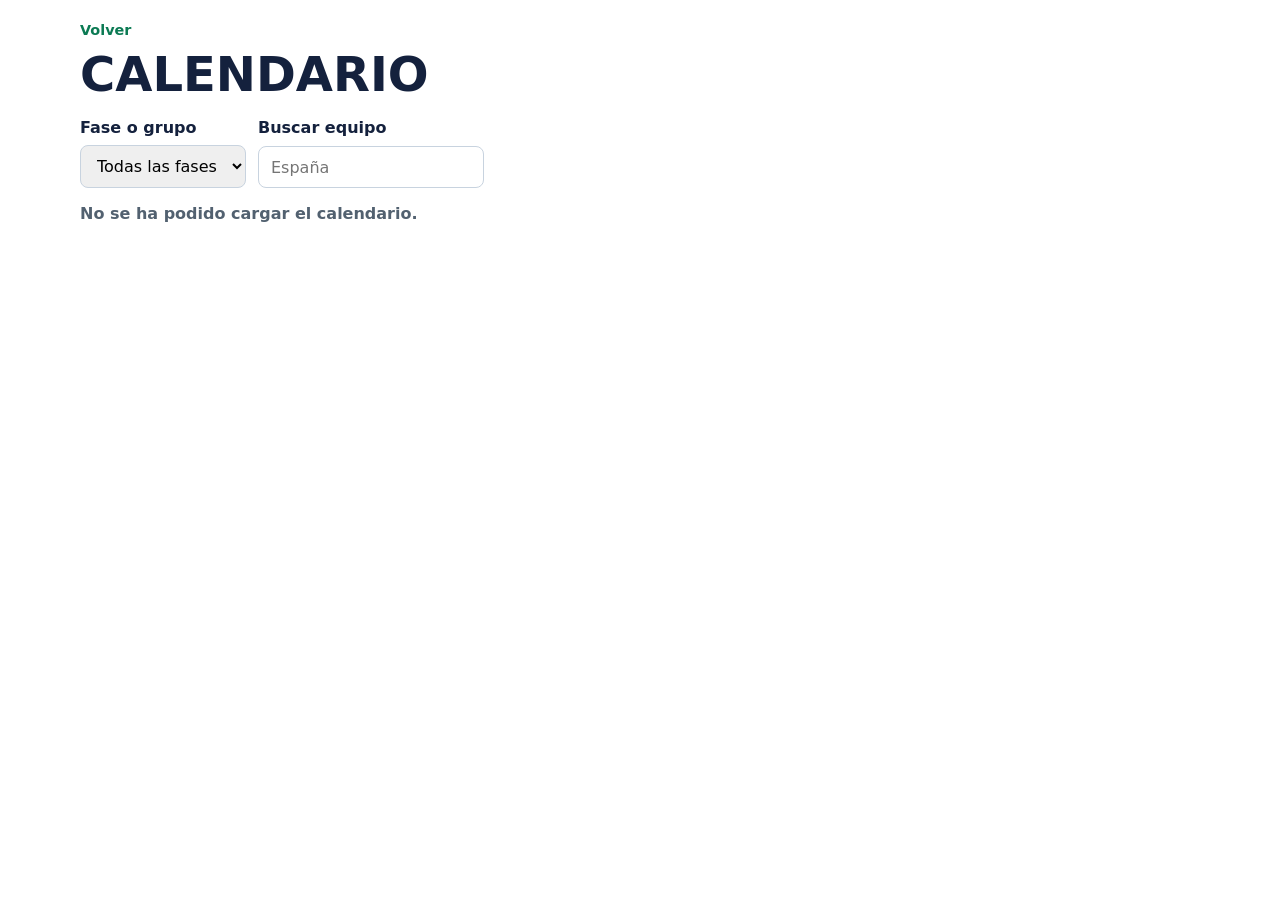
==== commit 1d75d289: "Conectar calendario con Google Sheets" ====
--- a/calendario.html
+++ b/calendario.html
@@ -24,790 +24,28 @@
 
         <div class="field">
           <label for="team-filter">Buscar equipo</label>
-          <input id="team-filter" type="text" placeholder="Espa&ntilde;a" />
+          <input id="team-filter" type="text" placeholder="España" />
         </div>
       </section>
 
-      <div class="calendar-summary" id="calendar-summary"></div>
+      <div class="calendar-summary" id="calendar-summary">
+        Cargando partidos...
+      </div>
+
       <div class="calendar-list" id="calendar-list"></div>
     </main>
 
     <script>
-      const matches = [
-        {
-          date: "Jue, 11/6",
-          group: "Grupo A",
-          time: "21:00",
-          home: "Mexico",
-          away: "Sudafrica",
-          homeGoals: 2,
-          awayGoals: 0
-        },
-        {
-          date: "Vie, 12/6",
-          group: "Grupo A",
-          time: "4:00",
-          home: "Corea del Sur",
-          away: "Chequia",
-          homeGoals: 2,
-          awayGoals: 1
-        },
-        {
-          date: "Vie, 12/6",
-          group: "Grupo B",
-          time: "21:00",
-          home: "Canada",
-          away: "Bosnia y Herzegovina",
-          homeGoals: 1,
-          awayGoals: 1
-        },
-        {
-          date: "Sab, 13/6",
-          group: "Grupo D",
-          time: "3:00",
-          home: "Estados Unidos",
-          away: "Paraguay",
-          homeGoals: 4,
-          awayGoals: 1
-        },
-        {
-          date: "Sab, 13/6",
-          group: "Grupo B",
-          time: "21:00",
-          home: "Catar",
-          away: "Suiza",
-          homeGoals: 1,
-          awayGoals: 1
-        },
-        {
-          date: "Dom, 14/6",
-          group: "Grupo C",
-          time: "0:00",
-          home: "Brasil",
-          away: "Marruecos",
-          homeGoals: 1,
-          awayGoals: 1
-        },
-        {
-          date: "Dom, 14/6",
-          group: "Grupo C",
-          time: "3:00",
-          home: "Haiti",
-          away: "Escocia",
-          homeGoals: 0,
-          awayGoals: 1
-        },
-        {
-          date: "Dom, 14/6",
-          group: "Grupo D",
-          time: "6:00",
-          home: "Australia",
-          away: "Turquia",
-          homeGoals: 2,
-          awayGoals: 0,
-        },
-        {
-          date: "Dom, 14/6",
-          group: "Grupo E",
-          time: "19:00",
-          home: "Alemania",
-          away: "Curazao",
-          homeGoals: 7,
-          awayGoals: 1,
-        },
-        {
-          date: "Dom, 14/6",
-          group: "Grupo F",
-          time: "22:00",
-          home: "Paises Bajos",
-          away: "Japon",
-          homeGoals: 2,
-          awayGoals: 2,
-        },
-        {
-          date: "Lun, 15/6",
-          group: "Grupo E",
-          time: "1:00",
-          home: "Costa de Marfil",
-          away: "Ecuador",
-          homeGoals: 1,
-          awayGoals: 0,
-        },
-        {
-          date: "Lun, 15/6",
-          group: "Grupo F",
-          time: "4:00",
-          home: "Suecia",
-          away: "Tunez",
-          homeGoals: 5,
-          awayGoals: 1,
-        },
-        {
-          date: "Lun, 15/6",
-          group: "Grupo H",
-          time: "18:00",
-          home: "Espana",
-          away: "Cabo Verde",
-          homeGoals: 0,
-          awayGoals: 0,
-        },
-        {
-          date: "Lun, 15/6",
-          group: "Grupo G",
-          time: "21:00",
-          home: "Belgica",
-          away: "Egipto",
-          homeGoals: 1,
-          awayGoals: 1,
-        },
-        {
-          date: "Mar, 16/6",
-          group: "Grupo H",
-          time: "0:00",
-          home: "Arabia Saudita",
-          away: "Uruguay",
-          homeGoals: 1,
-          awayGoals: 1,
-        },
-        {
-          date: "Mar, 16/6",
-          group: "Grupo G",
-          time: "3:00",
-          home: "Iran",
-          away: "Nueva Zelanda",
-          homeGoals: 2,
-          awayGoals: 2,
-        },
-        {
-          date: "Mar, 16/6",
-          group: "Grupo I",
-          time: "21:00",
-          home: "Francia",
-          away: "Senegal",
-          homeGoals: 3,
-          awayGoals: 1,
-        },
-        {
-          date: "Mie, 17/6",
-          group: "Grupo I",
-          time: "0:00",
-          home: "Irak",
-          away: "Noruega",
-          homeGoals: 1,
-          awayGoals: 4,
-        },
-        {
-          date: "Mie, 17/6",
-          group: "Grupo J",
-          time: "3:00",
-          home: "Argentina",
-          away: "Argelia",
-          homeGoals: 3,
-          awayGoals: 0,
-        },
-        {
-          date: "Mie, 17/6",
-          group: "Grupo J",
-          time: "6:00",
-          home: "Austria",
-          away: "Jordania",
-          homeGoals: 3,
-          awayGoals: 1,
-        },
-        {
-          date: "Mie, 17/6",
-          group: "Grupo K",
-          time: "19:00",
-          home: "Portugal",
-          away: "RD Congo",
-        },
-        {
-          date: "Mie, 17/6",
-          group: "Grupo L",
-          time: "22:00",
-          home: "Inglaterra",
-          away: "Croacia",
-        },
-        {
-          date: "Jue, 18/6",
-          group: "Grupo L",
-          time: "1:00",
-          home: "Ghana",
-          away: "Panama",
-        },
-        {
-          date: "Jue, 18/6",
-          group: "Grupo K",
-          time: "4:00",
-          home: "Uzbekistan",
-          away: "Colombia",
-        },
-        {
-          date: "Jue, 18/6",
-          group: "Grupo A",
-          time: "18:00",
-          home: "Chequia",
-          away: "Sudafrica",
-        },
-        {
-          date: "Jue, 18/6",
-          group: "Grupo B",
-          time: "21:00",
-          home: "Suiza",
-          away: "Bosnia y Herzegovina",
-        },
-        {
-          date: "Vie, 19/6",
-          group: "Grupo B",
-          time: "0:00",
-          home: "Canada",
-          away: "Catar",
-        },
-        {
-          date: "Vie, 19/6",
-          group: "Grupo A",
-          time: "3:00",
-          home: "Mexico",
-          away: "Corea del Sur",
-        },
-        {
-          date: "Vie, 19/6",
-          group: "Grupo D",
-          time: "21:00",
-          home: "Estados Unidos",
-          away: "Australia",
-        },
-        {
-          date: "Sab, 20/6",
-          group: "Grupo C",
-          time: "0:00",
-          home: "Escocia",
-          away: "Marruecos",
-        },
-        {
-          date: "Sab, 20/6",
-          group: "Grupo C",
-          time: "2:30",
-          home: "Brasil",
-          away: "Haiti",
-        },
-        {
-          date: "Sab, 20/6",
-          group: "Grupo D",
-          time: "5:00",
-          home: "Turquia",
-          away: "Paraguay",
-        },
-        {
-          date: "Sab, 20/6",
-          group: "Grupo F",
-          time: "19:00",
-          home: "Paises Bajos",
-          away: "Suecia",
-        },
-        {
-          date: "Sab, 20/6",
-          group: "Grupo E",
-          time: "22:00",
-          home: "Alemania",
-          away: "Costa de Marfil",
-        },
-        {
-          date: "Dom, 21/6",
-          group: "Grupo E",
-          time: "2:00",
-          home: "Ecuador",
-          away: "Curazao",
-        },
-        {
-          date: "Dom, 21/6",
-          group: "Grupo F",
-          time: "6:00",
-          home: "Tunez",
-          away: "Japon",
-        },
-        {
-          date: "Dom, 21/6",
-          group: "Grupo H",
-          time: "18:00",
-          home: "Espana",
-          away: "Arabia Saudita",
-        },
-        {
-          date: "Dom, 21/6",
-          group: "Grupo G",
-          time: "21:00",
-          home: "Belgica",
-          away: "Iran",
-        },
-        {
-          date: "Lun, 22/6",
-          group: "Grupo H",
-          time: "0:00",
-          home: "Uruguay",
-          away: "Cabo Verde",
-        },
-        {
-          date: "Lun, 22/6",
-          group: "Grupo G",
-          time: "3:00",
-          home: "Nueva Zelanda",
-          away: "Egipto",
-        },
-        {
-          date: "Lun, 22/6",
-          group: "Grupo J",
-          time: "19:00",
-          home: "Argentina",
-          away: "Austria",
-        },
-        {
-          date: "Lun, 22/6",
-          group: "Grupo I",
-          time: "23:00",
-          home: "Francia",
-          away: "Irak",
-        },
-        {
-          date: "Mar, 23/6",
-          group: "Grupo I",
-          time: "2:00",
-          home: "Noruega",
-          away: "Senegal",
-        },
-        {
-          date: "Mar, 23/6",
-          group: "Grupo J",
-          time: "5:00",
-          home: "Jordania",
-          away: "Argelia",
-        },
-        {
-          date: "Mar, 23/6",
-          group: "Grupo K",
-          time: "19:00",
-          home: "Portugal",
-          away: "Uzbekistan",
-        },
-        {
-          date: "Mar, 23/6",
-          group: "Grupo L",
-          time: "22:00",
-          home: "Inglaterra",
-          away: "Ghana",
-        },
-        {
-          date: "Mie, 24/6",
-          group: "Grupo L",
-          time: "1:00",
-          home: "Panama",
-          away: "Croacia",
-        },
-        {
-          date: "Mie, 24/6",
-          group: "Grupo K",
-          time: "4:00",
-          home: "Colombia",
-          away: "RD Congo",
-        },
-        {
-          date: "Mie, 24/6",
-          group: "Grupo B",
-          time: "21:00",
-          home: "Suiza",
-          away: "Canada",
-        },
-        {
-          date: "Mie, 24/6",
-          group: "Grupo B",
-          time: "21:00",
-          home: "Bosnia y Herzegovina",
-          away: "Catar",
-        },
-        {
-          date: "Jue, 25/6",
-          group: "Grupo C",
-          time: "0:00",
-          home: "Marruecos",
-          away: "Haiti",
-        },
-        {
-          date: "Jue, 25/6",
-          group: "Grupo C",
-          time: "0:00",
-          home: "Escocia",
-          away: "Brasil",
-        },
-        {
-          date: "Jue, 25/6",
-          group: "Grupo A",
-          time: "3:00",
-          home: "Sudafrica",
-          away: "Corea del Sur",
-        },
-        {
-          date: "Jue, 25/6",
-          group: "Grupo A",
-          time: "3:00",
-          home: "Chequia",
-          away: "Mexico",
-        },
-        {
-          date: "Jue, 25/6",
-          group: "Grupo E",
-          time: "22:00",
-          home: "Curazao",
-          away: "Costa de Marfil",
-        },
-        {
-          date: "Jue, 25/6",
-          group: "Grupo E",
-          time: "22:00",
-          home: "Ecuador",
-          away: "Alemania",
-        },
-        {
-          date: "26/6",
-          group: "Grupo F",
-          time: "1:00",
-          home: "Tunez",
-          away: "Paises Bajos",
-        },
-        {
-          date: "26/6",
-          group: "Grupo F",
-          time: "1:00",
-          home: "Japon",
-          away: "Suecia",
-        },
-        {
-          date: "26/6",
-          group: "Grupo D",
-          time: "4:00",
-          home: "Turquia",
-          away: "Estados Unidos",
-        },
-        {
-          date: "26/6",
-          group: "Grupo D",
-          time: "4:00",
-          home: "Paraguay",
-          away: "Australia",
-        },
-        {
-          date: "26/6",
-          group: "Grupo I",
-          time: "21:00",
-          home: "Noruega",
-          away: "Francia",
-        },
-        {
-          date: "26/6",
-          group: "Grupo I",
-          time: "21:00",
-          home: "Senegal",
-          away: "Irak",
-        },
-        {
-          date: "27/6",
-          group: "Grupo H",
-          time: "2:00",
-          home: "Cabo Verde",
-          away: "Arabia Saudita",
-        },
-        {
-          date: "27/6",
-          group: "Grupo H",
-          time: "2:00",
-          home: "Uruguay",
-          away: "Espana",
-        },
-        {
-          date: "27/6",
-          group: "Grupo G",
-          time: "5:00",
-          home: "Nueva Zelanda",
-          away: "Belgica",
-        },
-        {
-          date: "27/6",
-          group: "Grupo G",
-          time: "5:00",
-          home: "Egipto",
-          away: "Iran",
-        },
-        {
-          date: "27/6",
-          group: "Grupo L",
-          time: "23:00",
-          home: "Panama",
-          away: "Inglaterra",
-        },
-        {
-          date: "27/6",
-          group: "Grupo L",
-          time: "23:00",
-          home: "Croacia",
-          away: "Ghana",
-        },
-        {
-          date: "28/6",
-          group: "Grupo K",
-          time: "1:30",
-          home: "Colombia",
-          away: "Portugal",
-        },
-        {
-          date: "28/6",
-          group: "Grupo K",
-          time: "1:30",
-          home: "RD Congo",
-          away: "Uzbekistan",
-        },
-        {
-          date: "28/6",
-          group: "Grupo J",
-          time: "4:00",
-          home: "Argelia",
-          away: "Austria",
-        },
-        {
-          date: "28/6",
-          group: "Grupo J",
-          time: "4:00",
-          home: "Jordania",
-          away: "Argentina",
-        },
-        {
-          date: "28/6",
-          group: "Eliminatoria de 32",
-          time: "21:00",
-          home: "Por definir",
-          away: "Por definir",
-        },
-        {
-          date: "29/6",
-          group: "Eliminatoria de 32",
-          time: "19:00",
-          home: "Por definir",
-          away: "Por definir",
-        },
-        {
-          date: "29/6",
-          group: "Eliminatoria de 32",
-          time: "22:30",
-          home: "Por definir",
-          away: "Por definir",
-        },
-        {
-          date: "30/6",
-          group: "Eliminatoria de 32",
-          time: "3:00",
-          home: "Por definir",
-          away: "Por definir",
-        },
-        {
-          date: "30/6",
-          group: "Eliminatoria de 32",
-          time: "19:00",
-          home: "Por definir",
-          away: "Por definir",
-        },
-        {
-          date: "30/6",
-          group: "Eliminatoria de 32",
-          time: "23:00",
-          home: "Por definir",
-          away: "Por definir",
-        },
-        {
-          date: "1/7",
-          group: "Eliminatoria de 32",
-          time: "3:00",
-          home: "Por definir",
-          away: "Por definir",
-        },
-        {
-          date: "1/7",
-          group: "Eliminatoria de 32",
-          time: "18:00",
-          home: "Por definir",
-          away: "Por definir",
-        },
-        {
-          date: "1/7",
-          group: "Eliminatoria de 32",
-          time: "22:00",
-          home: "Por definir",
-          away: "Por definir",
-        },
-        {
-          date: "2/7",
-          group: "Eliminatoria de 32",
-          time: "2:00",
-          home: "Por definir",
-          away: "Por definir",
-        },
-        {
-          date: "2/7",
-          group: "Eliminatoria de 32",
-          time: "21:00",
-          home: "Por definir",
-          away: "Por definir",
-        },
-        {
-          date: "3/7",
-          group: "Eliminatoria de 32",
-          time: "1:00",
-          home: "Por definir",
-          away: "Por definir",
-        },
-        {
-          date: "3/7",
-          group: "Eliminatoria de 32",
-          time: "5:00",
-          home: "Por definir",
-          away: "Por definir",
-        },
-        {
-          date: "3/7",
-          group: "Eliminatoria de 32",
-          time: "20:00",
-          home: "Por definir",
-          away: "Por definir",
-        },
-        {
-          date: "4/7",
-          group: "Eliminatoria de 32",
-          time: "0:00",
-          home: "Por definir",
-          away: "Por definir",
-        },
-        {
-          date: "4/7",
-          group: "Eliminatoria de 32",
-          time: "3:30",
-          home: "Por definir",
-          away: "Por definir",
-        },
-        {
-          date: "4/7",
-          group: "Octavos de final",
-          time: "19:00",
-          home: "Por definir",
-          away: "Por definir",
-        },
-        {
-          date: "4/7",
-          group: "Octavos de final",
-          time: "23:00",
-          home: "Por definir",
-          away: "Por definir",
-        },
-        {
-          date: "5/7",
-          group: "Octavos de final",
-          time: "22:00",
-          home: "Por definir",
-          away: "Por definir",
-        },
-        {
-          date: "6/7",
-          group: "Octavos de final",
-          time: "2:00",
-          home: "Por definir",
-          away: "Por definir",
-        },
-        {
-          date: "6/7",
-          group: "Octavos de final",
-          time: "21:00",
-          home: "Por definir",
-          away: "Por definir",
-        },
-        {
-          date: "7/7",
-          group: "Octavos de final",
-          time: "2:00",
-          home: "Por definir",
-          away: "Por definir",
-        },
-        {
-          date: "7/7",
-          group: "Octavos de final",
-          time: "18:00",
-          home: "Por definir",
-          away: "Por definir",
-        },
-        {
-          date: "7/7",
-          group: "Octavos de final",
-          time: "22:00",
-          home: "Por definir",
-          away: "Por definir",
-        },
-        {
-          date: "9/7",
-          group: "Cuartos de final",
-          time: "22:00",
-          home: "Por definir",
-          away: "Por definir",
-        },
-        {
-          date: "10/7",
-          group: "Cuartos de final",
-          time: "21:00",
-          home: "Por definir",
-          away: "Por definir",
-        },
-        {
-          date: "11/7",
-          group: "Cuartos de final",
-          time: "23:00",
-          home: "Por definir",
-          away: "Por definir",
-        },
-        {
-          date: "12/7",
-          group: "Cuartos de final",
-          time: "3:00",
-          home: "Por definir",
-          away: "Por definir",
-        },
-        {
-          date: "14/7",
-          group: "Semifinales",
-          time: "21:00",
-          home: "Por definir",
-          away: "Por definir",
-        },
-        {
-          date: "15/7",
-          group: "Semifinales",
-          time: "21:00",
-          home: "Por definir",
-          away: "Por definir",
-        },
-        {
-          date: "18/7",
-          group: "Eliminatoria por el tercer lugar",
-          time: "23:00",
-          home: "Por definir",
-          away: "Por definir",
-        },
-        {
-          date: "19/7",
-          group: "Final",
-          time: "21:00",
-          home: "Por definir",
-          away: "Por definir",
-        },
-      ];
+      const API_URL =
+        "https://script.google.com/macros/s/AKfycbxg7uSYAwe_g42SN__C0n8K-5xWTjtm4qDKs1zm1aBK-Q2EGOBPdV-I1j4TRrtc5Yaffw/exec";
+
+      let matches = [];
 
       const groupFilter = document.getElementById("group-filter");
       const teamFilter = document.getElementById("team-filter");
       const list = document.getElementById("calendar-list");
       const summary = document.getElementById("calendar-summary");
+
       const flags = {
         Alemania: "Alemania_48x48.png",
         "Arabia Saudita": "Arabia_Saudita_48x48.png",
@@ -861,18 +99,22 @@
       };
 
       function normalize(text) {
-        return text
+        return String(text)
           .toLowerCase()
           .normalize("NFD")
           .replace(/[\u0300-\u036f]/g, "");
       }
 
+      function hasResult(match) {
+        return match.golesLocal !== "" && match.golesVisitante !== "";
+      }
+
       function getScore(match) {
-        if (match.homeGoals === undefined || match.awayGoals === undefined) {
+        if (!hasResult(match)) {
           return '<span class="match-status">Pendiente</span>';
         }
 
-        return `<strong class="match-score">${match.homeGoals} - ${match.awayGoals}</strong>`;
+        return `<strong class="match-score">${match.golesLocal} - ${match.golesVisitante}</strong>`;
       }
 
       function getTeam(team, side) {
@@ -893,9 +135,11 @@
       function render() {
         const selectedGroup = groupFilter.value;
         const search = normalize(teamFilter.value.trim());
+
         const filteredMatches = matches.filter((match) => {
-          const sameGroup = !selectedGroup || match.group === selectedGroup;
-          const teams = normalize(`${match.home} ${match.away}`);
+          const sameGroup = !selectedGroup || match.grupo === selectedGroup;
+          const teams = normalize(`${match.local} ${match.visitante}`);
+
           return sameGroup && (!search || teams.includes(search));
         });
 
@@ -908,11 +152,11 @@
         }
 
         const groupedByDate = filteredMatches.reduce((dates, match) => {
-          if (!dates.has(match.date)) {
-            dates.set(match.date, []);
+          if (!dates.has(match.fecha)) {
+            dates.set(match.fecha, []);
           }
 
-          dates.get(match.date).push(match);
+          dates.get(match.fecha).push(match);
           return dates;
         }, new Map());
 
@@ -927,13 +171,14 @@
               `
                 <article class="match-card">
                   <div class="match-meta">
-                    <span>${match.group}</span>
-                    <span>${match.time}</span>
+                    <span>${match.grupo}</span>
+                    <span>${match.hora}</span>
                   </div>
+
                   <div class="match-teams">
-                    ${getTeam(match.home, "home")}
+                    ${getTeam(match.local, "home")}
                     ${getScore(match)}
-                    ${getTeam(match.away, "away")}
+                    ${getTeam(match.visitante, "away")}
                   </div>
                 </article>
               `,
@@ -944,17 +189,36 @@
         });
       }
 
-      [...new Set(matches.map((match) => match.group))].forEach((group) => {
-        const option = document.createElement("option");
-        option.value = group;
-        option.textContent = group;
-        groupFilter.append(option);
-      });
+      function loadGroups() {
+        groupFilter.innerHTML = '<option value="">Todas las fases</option>';
+
+        [...new Set(matches.map((match) => match.grupo))].forEach((group) => {
+          const option = document.createElement("option");
+          option.value = group;
+          option.textContent = group;
+          groupFilter.append(option);
+        });
+      }
+
+      async function loadCalendar() {
+        try {
+          const response = await fetch(API_URL);
+          const data = await response.json();
+
+          matches = data.partidos || [];
+
+          loadGroups();
+          render();
+        } catch (error) {
+          console.error(error);
+          summary.textContent = "No se ha podido cargar el calendario.";
+        }
+      }
 
       groupFilter.addEventListener("change", render);
       teamFilter.addEventListener("input", render);
 
-      render();
+      loadCalendar();
     </script>
   </body>
-</html>
+</html>
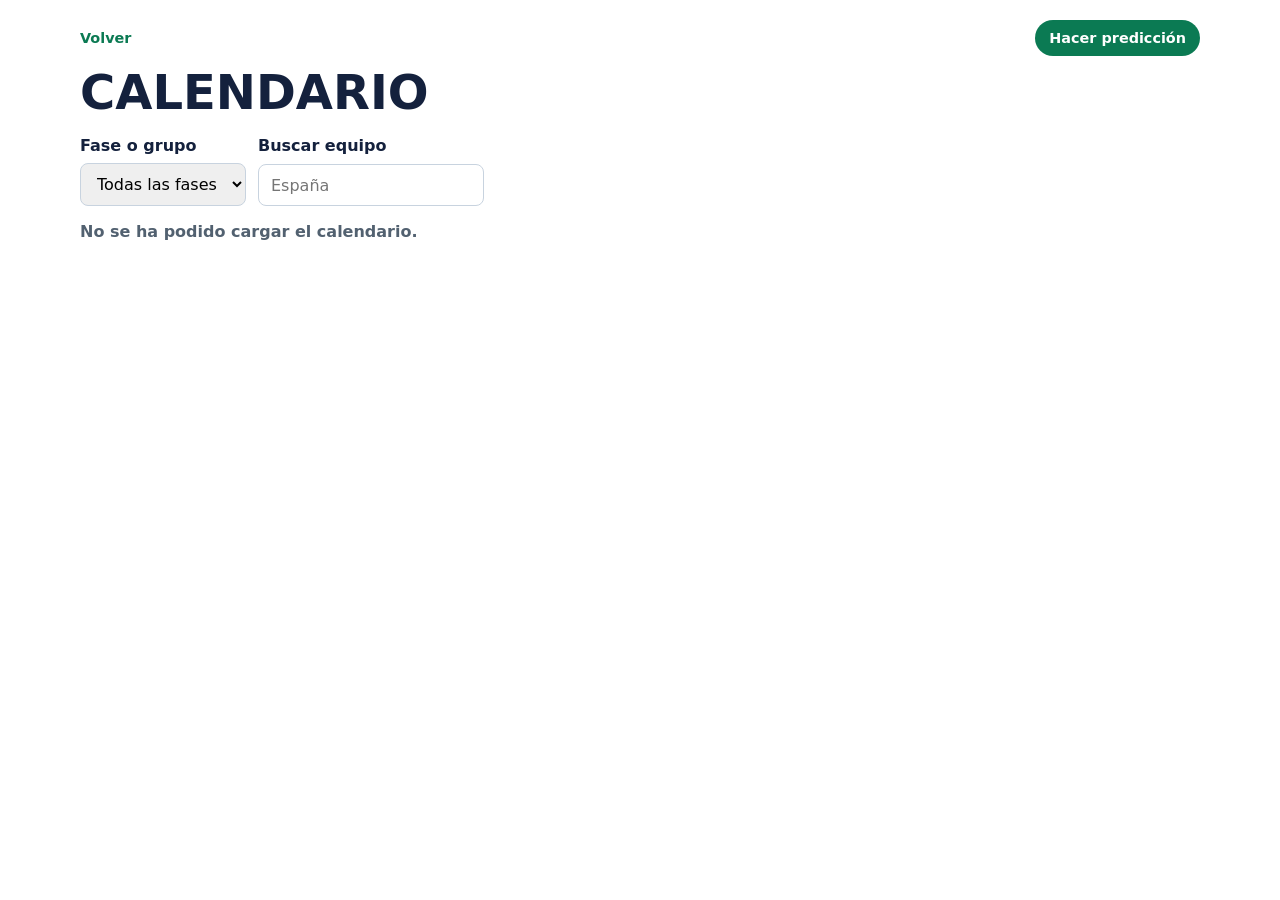
==== commit 4650a9ce: "Porras y Ranking dinamicos" ====
--- a/calendario.html
+++ b/calendario.html
@@ -4,15 +4,18 @@
     <meta charset="UTF-8" />
     <meta name="viewport" content="width=device-width, initial-scale=1.0" />
     <title>Calendario de partidos</title>
-    <link rel="stylesheet" href="porra.css" />
+    <link rel="stylesheet" href="calendario.css" />
   </head>
 
   <body>
-    <main class="porra-page">
-      <header class="page-header">
-        <a href="index.html">Volver</a>
-        <h1>Calendario</h1>
-      </header>
+    <main class="calendar-page">
+      <header class="page-header">
+        <nav class="page-nav" aria-label="Navegaci&oacute;n del calendario">
+          <a href="index.html">Volver</a>
+          <a class="prediction-button" href="porra.html">Hacer predicci&oacute;n</a>
+        </nav>
+        <h1>Calendario</h1>
+      </header>
 
       <section class="calendar-tools" aria-label="Filtros del calendario">
         <div class="field">
--- a/calendario.css
+++ b/calendario.css
@@ -0,0 +1,197 @@
+* {
+  box-sizing: border-box;
+}
+
+body {
+  min-height: 100vh;
+  margin: 0;
+  font-family:
+    Inter, system-ui, -apple-system, BlinkMacSystemFont, "Segoe UI", sans-serif;
+  color: #14213d;
+  background: #ffffff;
+}
+
+.calendar-page {
+  width: min(96vw, 1120px);
+  margin: 0 auto;
+  padding: 20px 0 40px;
+}
+
+.page-header {
+  margin-bottom: 20px;
+}
+
+.page-nav {
+  display: flex;
+  align-items: center;
+  justify-content: space-between;
+  gap: 12px;
+  margin-bottom: 12px;
+}
+
+.page-nav a {
+  display: inline-block;
+  color: #0b7a53;
+  font-weight: 800;
+  font-size: 0.9rem;
+  text-decoration: none;
+}
+
+.page-nav .prediction-button {
+  display: inline-flex;
+  align-items: center;
+  justify-content: center;
+  min-height: 36px;
+  padding: 0 14px;
+  border-radius: 999px;
+  color: #ffffff;
+  background: #0b7a53;
+}
+
+.page-nav .prediction-button:hover {
+  background: #096744;
+}
+
+h1 {
+  margin: 0;
+  font-size: clamp(1.8rem, 5vw, 3rem);
+  line-height: 1;
+  text-transform: uppercase;
+}
+
+.field {
+  display: grid;
+  gap: 8px;
+}
+
+.field label {
+  font-weight: 800;
+  font-size: 1rem;
+}
+
+input[type="text"],
+select {
+  width: min(100%, 320px);
+  min-height: 38px;
+  padding: 10px 12px;
+  border: 1px solid #c8d3df;
+  border-radius: 8px;
+  font: inherit;
+}
+
+.calendar-tools {
+  display: flex;
+  flex-wrap: wrap;
+  gap: 12px;
+  margin-bottom: 16px;
+}
+
+.calendar-summary {
+  margin-bottom: 12px;
+  color: #526170;
+  font-weight: 800;
+}
+
+.calendar-list {
+  display: grid;
+  gap: 18px;
+}
+
+.calendar-day {
+  display: grid;
+  grid-template-columns: repeat(2, minmax(0, 1fr));
+  gap: 10px;
+}
+
+.calendar-day h2 {
+  grid-column: 1 / -1;
+  margin: 0;
+  font-size: 1.15rem;
+  text-transform: uppercase;
+}
+
+.match-card {
+  display: grid;
+  gap: 8px;
+  padding: 12px;
+  border: 1px solid #dbe3ea;
+  border-radius: 8px;
+}
+
+.match-meta,
+.match-teams {
+  display: grid;
+  align-items: center;
+  gap: 10px;
+}
+
+.match-meta {
+  grid-template-columns: 1fr auto;
+  color: #526170;
+  font-size: 0.9rem;
+  font-weight: 800;
+}
+
+.match-teams {
+  grid-template-columns: minmax(0, 1fr) auto minmax(0, 1fr);
+  font-size: 1rem;
+  font-weight: 800;
+}
+
+.match-team {
+  display: flex;
+  align-items: center;
+  gap: 8px;
+  min-width: 0;
+}
+
+.match-team-away {
+  justify-content: flex-end;
+  text-align: right;
+}
+
+.match-team span {
+  min-width: 0;
+}
+
+.match-flag {
+  flex: 0 0 auto;
+  width: 24px;
+  height: 24px;
+  object-fit: contain;
+}
+
+.match-status,
+.match-score {
+  min-width: 86px;
+  padding: 6px 10px;
+  border-radius: 999px;
+  text-align: center;
+}
+
+.match-status {
+  color: #526170;
+  background: #eef2f6;
+  font-size: 0.82rem;
+}
+
+.match-score {
+  color: #ffffff;
+  background: #0b7a53;
+}
+
+@media (max-width: 900px) {
+  .calendar-day {
+    grid-template-columns: 1fr;
+  }
+
+  .match-teams {
+    grid-template-columns: 1fr;
+  }
+
+  .match-team,
+  .match-team-away {
+    justify-content: center;
+    text-align: center;
+  }
+}
